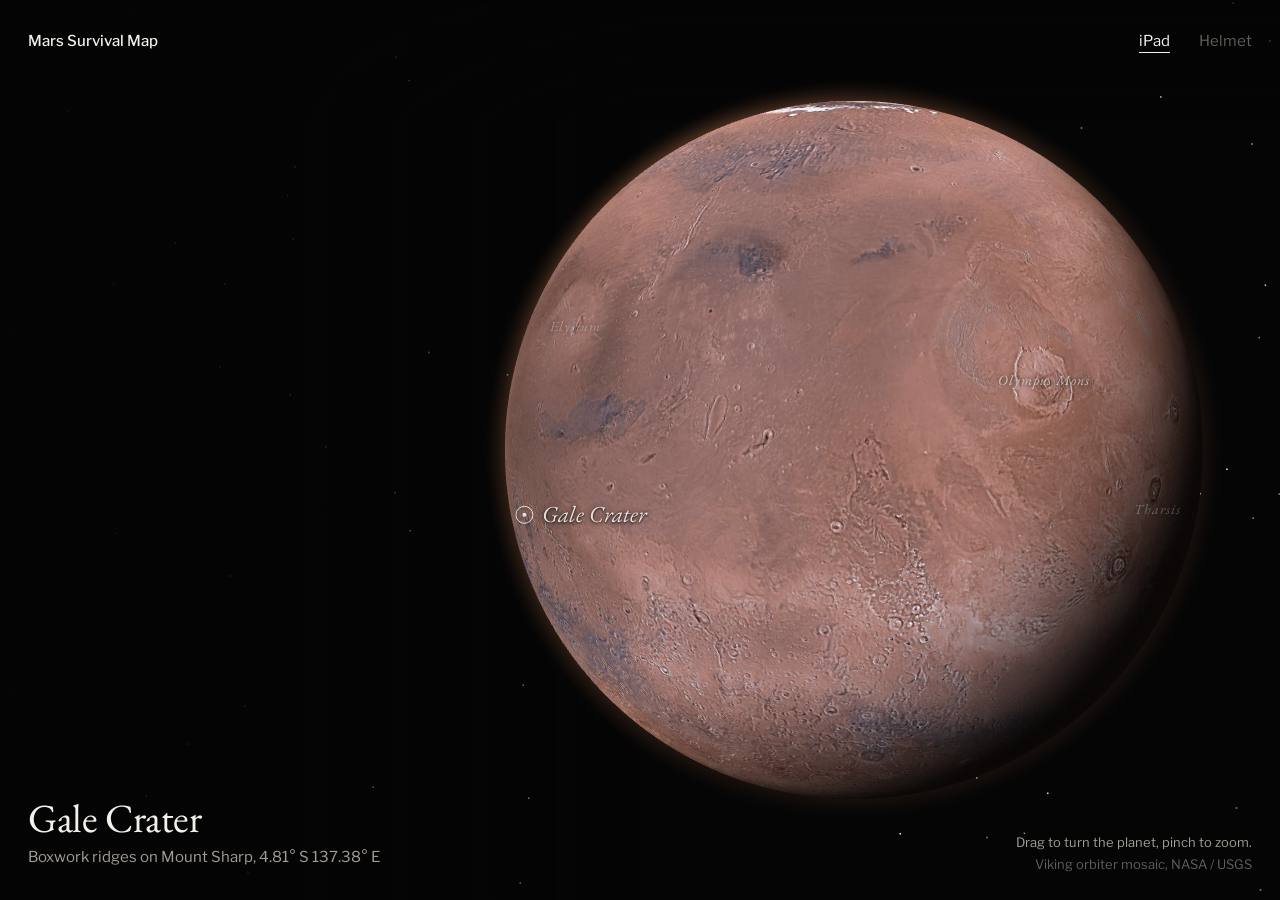
==== gui/index.html @ 8e9e1bd1 "add initial screen on GUI with sphere of Mars" ====
<!doctype html>
<html lang="en">
<head>
  <meta charset="utf-8">
  <meta name="viewport" content="width=device-width, initial-scale=1, viewport-fit=cover, user-scalable=no">
  <meta name="apple-mobile-web-app-capable" content="yes">
  <meta name="theme-color" content="#050505">
  <title>Mars Survival Map</title>
  <link rel="preconnect" href="https://fonts.googleapis.com">
  <link rel="preconnect" href="https://fonts.gstatic.com" crossorigin>
  <link rel="stylesheet" href="https://fonts.googleapis.com/css2?family=EB+Garamond:ital,wght@0,400;1,400&family=Libre+Franklin:wght@400;500&display=swap">
  <link rel="stylesheet" href="css/app.css">
  <script type="importmap">{ "imports": { "three": "./vendor/three-0.160.0.module.min.js" } }</script>
</head>
<body>
  <canvas id="globe" aria-label="Mars globe"></canvas>
  <div class="shade"></div>
  <div id="labels"></div>

  <header class="top">
    <h1>Mars Survival Map</h1>
    <nav class="modes" aria-label="Display mode">
      <button class="on" aria-pressed="true">iPad</button>
      <button disabled>Helmet</button>
    </nav>
  </header>

  <main class="places" id="side">
    <ul id="list"></ul>
  </main>

  <p class="hint" id="hint">Drag to turn the planet, pinch to zoom.</p>
  <p class="loading">Loading Mars</p>
  <p class="credit">Viking orbiter mosaic, NASA / USGS</p>

  <script type="module" src="js/app.js"></script>
</body>
</html>
---- gui/css/app.css ----
/* Plain on purpose: text sits straight on the black, no panels, no cards, no pills.
   Two typefaces: a Garamond for names (italic on the globe, as in an atlas) and a
   Franklin for everything you read or tap. One colour besides white: the selected mark. */

:root {
  --bg: #050505;
  --ink: #f4f1ec;
  --ink-2: #a39d95;
  --ink-3: #625d57;
  --mark: #ff5a2b;
  --edge: 28px;
  --col: 372px;
  --top: max(18px, env(safe-area-inset-top));
  --bottom: max(26px, env(safe-area-inset-bottom));
  --serif: "EB Garamond", Georgia, "Times New Roman", serif;
  --sans: "Libre Franklin", "Helvetica Neue", Arial, sans-serif;
}

* { box-sizing: border-box; margin: 0; padding: 0; }

html, body {
  height: 100%;
  overflow: hidden;
  background: var(--bg);
  color: var(--ink);
  font: 400 16px/1.5 var(--sans);
  -webkit-font-smoothing: antialiased;
  -webkit-tap-highlight-color: transparent;
  -webkit-user-select: none;
  user-select: none;
  touch-action: none;
}

button { font: inherit; color: inherit; background: none; border: 0; cursor: pointer; }
button:focus-visible, a:focus-visible { outline: 1px solid var(--ink); outline-offset: 4px; }

/* ---------- the planet ---------- */

#globe {
  position: fixed;
  inset: 0;
  width: 100%;
  height: 100%;
  display: block;
  opacity: 0;
  transition: opacity 1.2s;
  cursor: grab;
}
#globe:active { cursor: grabbing; }
body.ready #globe { opacity: 1; }

/* Keeps the text readable when the planet is zoomed in under it. Not a panel: it has no edge. */
.shade {
  position: fixed;
  inset: 0;
  pointer-events: none;
  background:
    linear-gradient(180deg, rgba(5, 5, 5, 0.7), rgba(5, 5, 5, 0) 120px),
    linear-gradient(90deg, rgba(5, 5, 5, 0.94) 0, rgba(5, 5, 5, 0.8) 24%, rgba(5, 5, 5, 0) 50%);
}

#labels { position: fixed; inset: 0; pointer-events: none; }

/* A location: a small ring, the way a place is marked on a printed map. */
.pin {
  position: absolute;
  left: 0;
  top: 0;
  width: 0;
  height: 0;
  overflow: visible;
}
.pin-mark {
  position: absolute;
  left: -9px;
  top: -9px;
  width: 18px;
  height: 18px;
  border: 1.5px solid var(--ink);
  border-radius: 50%;
  pointer-events: none;
}
.pin-mark::after {
  content: "";
  position: absolute;
  left: 50%;
  top: 50%;
  width: 4px;
  height: 4px;
  margin: -2px;
  border-radius: 50%;
  background: var(--ink);
}
.pin.on .pin-mark { border-color: var(--mark); }
.pin.on .pin-mark::after { background: var(--mark); }
.pin-name {
  position: absolute;
  left: 18px;
  top: 0;
  transform: translateY(-50%);
  padding: 12px 10px 12px 0;
  font: italic 400 23px/1 var(--serif);
  white-space: nowrap;
  text-shadow: 0 0 6px rgba(0, 0, 0, 0.9), 0 1px 2px rgba(0, 0, 0, 0.9);
}

/* Names of the big landforms, for orientation only. */
.feat {
  position: absolute;
  left: 0;
  top: 0;
  font: italic 400 14px/1 var(--serif);
  letter-spacing: 0.07em;
  color: rgba(244, 241, 236, 0.66);
  white-space: nowrap;
  text-shadow: 0 0 5px rgba(0, 0, 0, 0.9);
}
.feat span { display: block; transform: translate(-50%, -50%); }

/* ---------- top line ---------- */

.top {
  position: fixed;
  top: var(--top);
  left: var(--edge);
  right: var(--edge);
  display: flex;
  justify-content: space-between;
  align-items: baseline;
  pointer-events: none;
}
.top > * { pointer-events: auto; }
h1 { font: 500 15px/1 var(--sans); }

.modes button {
  padding: 12px 0 12px 26px;
  font-size: 15px;
  color: var(--ink-3);
}
.modes button.on {
  color: var(--ink);
  text-decoration: underline;
  text-decoration-thickness: 1px;
  text-underline-offset: 6px;
}
.modes button:disabled { cursor: default; }

/* ---------- places ---------- */

.places {
  position: fixed;
  left: var(--edge);
  bottom: var(--bottom);
  width: var(--col);
  touch-action: pan-y;
}
#list { list-style: none; }
.loc + .loc { margin-top: 10px; }

.loc-head { display: block; width: 100%; padding: 6px 0; text-align: left; }
.loc-name {
  display: block;
  font: 400 40px/1.02 var(--serif);
  letter-spacing: -0.01em;
  transition: font-size 0.45s cubic-bezier(0.2, 0.7, 0.2, 1);
}
.loc.is-open .loc-name { font-size: 64px; }
.loc-place { display: block; margin-top: 8px; font-size: 15px; line-height: 1.4; color: var(--ink-2); }

.loc-body {
  display: grid;
  grid-template-rows: 0fr;
  transition: grid-template-rows 0.45s cubic-bezier(0.2, 0.7, 0.2, 1);
}
.loc-body > div { overflow: hidden; }
.loc.is-open .loc-body { grid-template-rows: 1fr; }

.loc-body p { margin-top: 16px; color: #dcd7d0; }
.loc-body p + p { margin-top: 8px; color: var(--ink-2); }

.go {
  display: inline-block;
  margin-top: 10px;
  padding: 14px 0;
  font: 500 19px/1 var(--sans);
  color: var(--ink);
  text-decoration: underline;
  text-decoration-thickness: 1px;
  text-underline-offset: 7px;
}
.go:active { color: var(--mark); }
.go.off { color: var(--ink-3); text-decoration: none; pointer-events: none; }

/* ---------- small print ---------- */

.hint, .credit, .loading {
  position: fixed;
  right: var(--edge);
  font-size: 13px;
  color: var(--ink-3);
  pointer-events: none;
}
.credit { bottom: var(--bottom); }
.hint { bottom: calc(var(--bottom) + 22px); color: var(--ink-2); transition: opacity 0.6s; }
.hint.gone { opacity: 0; }
.loading {
  top: 50%;
  left: calc(var(--edge) + var(--col));
  text-align: center;
  font: italic 400 20px/1 var(--serif);
  color: var(--ink-2);
  transition: opacity 0.6s;
}
body.ready .loading { opacity: 0; }

/* ---------- portrait: the text goes under the planet ---------- */

@media (orientation: portrait), (max-width: 760px) {
  :root { --edge: 22px; }
  .shade {
    background:
      linear-gradient(180deg, rgba(5, 5, 5, 0.7), rgba(5, 5, 5, 0) 120px),
      linear-gradient(0deg, rgba(5, 5, 5, 0.96) 0, rgba(5, 5, 5, 0.85) 26%, rgba(5, 5, 5, 0) 52%);
  }
  .places { right: var(--edge); width: auto; max-width: 560px; }
  .hint { right: auto; left: var(--edge); bottom: auto; top: calc(var(--top) + 44px); }
  .loading { left: 0; top: 34%; }
  .credit { display: none; }
}

@media (max-width: 480px) {
  .loc-name { font-size: 34px; }
  .loc.is-open .loc-name { font-size: 48px; }
}
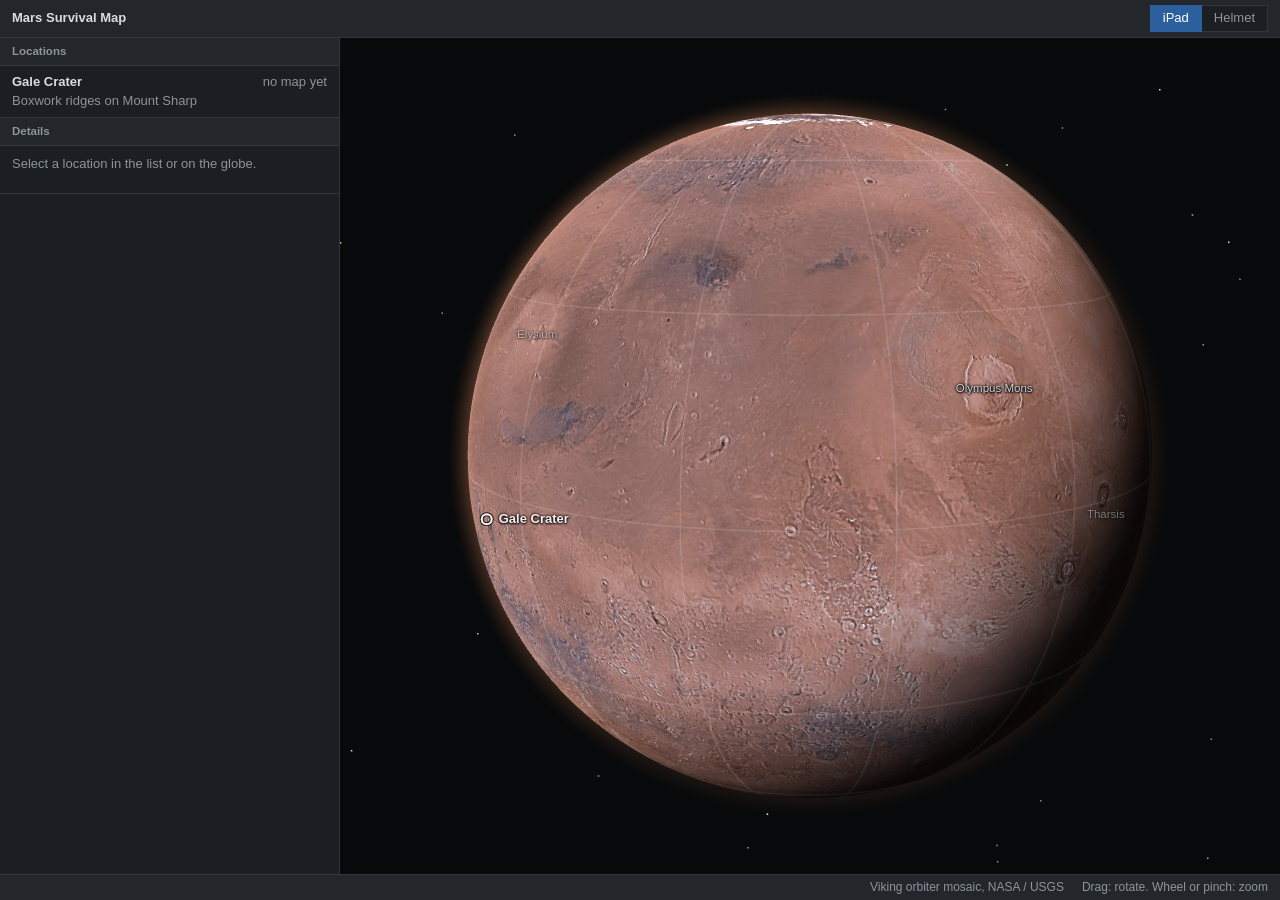
==== commit dc392dcf: "update on GUI" ====
--- a/gui/index.html
+++ b/gui/index.html
@@ -4,34 +4,42 @@
   <meta charset="utf-8">
   <meta name="viewport" content="width=device-width, initial-scale=1, viewport-fit=cover, user-scalable=no">
   <meta name="apple-mobile-web-app-capable" content="yes">
-  <meta name="theme-color" content="#050505">
+  <meta name="theme-color" content="#23272c">
   <title>Mars Survival Map</title>
-  <link rel="preconnect" href="https://fonts.googleapis.com">
-  <link rel="preconnect" href="https://fonts.gstatic.com" crossorigin>
-  <link rel="stylesheet" href="https://fonts.googleapis.com/css2?family=EB+Garamond:ital,wght@0,400;1,400&family=Libre+Franklin:wght@400;500&display=swap">
   <link rel="stylesheet" href="css/app.css">
   <script type="importmap">{ "imports": { "three": "./vendor/three-0.160.0.module.min.js" } }</script>
 </head>
 <body>
   <canvas id="globe" aria-label="Mars globe"></canvas>
-  <div class="shade"></div>
   <div id="labels"></div>
+  <p class="loading">Loading the globe…</p>
 
-  <header class="top">
+  <header class="topbar">
     <h1>Mars Survival Map</h1>
-    <nav class="modes" aria-label="Display mode">
+    <span class="grow"></span>
+    <div class="modes" role="group" aria-label="Display mode">
       <button class="on" aria-pressed="true">iPad</button>
-      <button disabled>Helmet</button>
-    </nav>
+      <button disabled title="Not available yet">Helmet</button>
+    </div>
   </header>
 
-  <main class="places" id="side">
-    <ul id="list"></ul>
-  </main>
+  <aside class="panel" id="side">
+    <section>
+      <h2>Locations</h2>
+      <ul id="list"></ul>
+    </section>
+    <section>
+      <h2>Details</h2>
+      <div id="info"></div>
+    </section>
+  </aside>
 
-  <p class="hint" id="hint">Drag to turn the planet, pinch to zoom.</p>
-  <p class="loading">Loading Mars</p>
-  <p class="credit">Viking orbiter mosaic, NASA / USGS</p>
+  <footer class="statusbar">
+    <span id="cursor"></span>
+    <span class="grow"></span>
+    <span class="credit">Viking orbiter mosaic, NASA / USGS</span>
+    <span>Drag: rotate. Wheel or pinch: zoom</span>
+  </footer>
 
   <script type="module" src="js/app.js"></script>
 </body>
--- a/gui/css/app.css
+++ b/gui/css/app.css
@@ -1,38 +1,42 @@
-/* Plain on purpose: text sits straight on the black, no panels, no cards, no pills.
-   Two typefaces: a Garamond for names (italic on the globe, as in an atlas) and a
-   Franklin for everything you read or tap. One colour besides white: the selected mark. */
+/* A working tool: system fonts, a panel docked to the window edge, plain tables and
+   buttons, one selection colour. Same look as the site map (mars_map/viewer/template.html).
+   Nothing is loaded from the network. */
 
 :root {
-  --bg: #050505;
-  --ink: #f4f1ec;
-  --ink-2: #a39d95;
-  --ink-3: #625d57;
-  --mark: #ff5a2b;
-  --edge: 28px;
-  --col: 372px;
-  --top: max(18px, env(safe-area-inset-top));
-  --bottom: max(26px, env(safe-area-inset-bottom));
-  --serif: "EB Garamond", Georgia, "Times New Roman", serif;
-  --sans: "Libre Franklin", "Helvetica Neue", Arial, sans-serif;
-}
-
-* { box-sizing: border-box; margin: 0; padding: 0; }
+  --space: #08090a;
+  --panel: #1b1e22;
+  --head: #23272c;
+  --line: #31363c;
+  --hover: #262b31;
+  --text: #d9dce0;
+  --dim: #8d949c;
+  --sel: #2b5f9e;
+  --link: #7db3ea;
+  --ok: #4cae6e;
+  --bar: calc(38px + env(safe-area-inset-top, 0px));
+  --status: calc(26px + env(safe-area-inset-bottom, 0px));
+  --side: 340px;
+  --ui: "Segoe UI", -apple-system, BlinkMacSystemFont, "Helvetica Neue", Arial, sans-serif;
+}
+
+* { box-sizing: border-box; }
 
 html, body {
   height: 100%;
+  margin: 0;
   overflow: hidden;
-  background: var(--bg);
-  color: var(--ink);
-  font: 400 16px/1.5 var(--sans);
-  -webkit-font-smoothing: antialiased;
+  background: var(--space);
+  color: var(--text);
+  font: 13px/1.45 var(--ui);
+  font-variant-numeric: tabular-nums;
   -webkit-tap-highlight-color: transparent;
   -webkit-user-select: none;
   user-select: none;
   touch-action: none;
 }
 
-button { font: inherit; color: inherit; background: none; border: 0; cursor: pointer; }
-button:focus-visible, a:focus-visible { outline: 1px solid var(--ink); outline-offset: 4px; }
+button { font: inherit; color: inherit; }
+:focus-visible { outline: 2px solid var(--link); outline-offset: -2px; }
 
 /* ---------- the planet ---------- */
 
@@ -42,193 +46,185 @@
   width: 100%;
   height: 100%;
   display: block;
-  opacity: 0;
-  transition: opacity 1.2s;
   cursor: grab;
 }
 #globe:active { cursor: grabbing; }
-body.ready #globe { opacity: 1; }
-
-/* Keeps the text readable when the planet is zoomed in under it. Not a panel: it has no edge. */
-.shade {
-  position: fixed;
-  inset: 0;
-  pointer-events: none;
-  background:
-    linear-gradient(180deg, rgba(5, 5, 5, 0.7), rgba(5, 5, 5, 0) 120px),
-    linear-gradient(90deg, rgba(5, 5, 5, 0.94) 0, rgba(5, 5, 5, 0.8) 24%, rgba(5, 5, 5, 0) 50%);
-}
-
-#labels { position: fixed; inset: 0; pointer-events: none; }
-
-/* A location: a small ring, the way a place is marked on a printed map. */
-.pin {
+
+#labels { position: fixed; inset: 0; pointer-events: none; overflow: hidden; }
+
+/* Map labels: white text with a dark halo, as on any map over imagery. */
+.pin, .feat {
   position: absolute;
   left: 0;
   top: 0;
+  white-space: nowrap;
+  text-shadow: 0 0 3px #000, 0 0 3px #000, 0 1px 2px #000;
+}
+.pin {
   width: 0;
   height: 0;
+  padding: 0;
+  border: 0;
+  background: none;
   overflow: visible;
+  cursor: pointer;
 }
 .pin-mark {
   position: absolute;
-  left: -9px;
-  top: -9px;
-  width: 18px;
-  height: 18px;
-  border: 1.5px solid var(--ink);
+  left: -6px;
+  top: -6px;
+  width: 12px;
+  height: 12px;
+  border: 2px solid #fff;
   border-radius: 50%;
-  pointer-events: none;
-}
-.pin-mark::after {
-  content: "";
-  position: absolute;
-  left: 50%;
-  top: 50%;
-  width: 4px;
-  height: 4px;
-  margin: -2px;
-  border-radius: 50%;
-  background: var(--ink);
-}
-.pin.on .pin-mark { border-color: var(--mark); }
-.pin.on .pin-mark::after { background: var(--mark); }
+  box-shadow: 0 0 0 1px #000, inset 0 0 0 1px #000;
+}
+.pin.on .pin-mark { background: var(--link); }
 .pin-name {
   position: absolute;
-  left: 18px;
+  left: 12px;
   top: 0;
   transform: translateY(-50%);
-  padding: 12px 10px 12px 0;
-  font: italic 400 23px/1 var(--serif);
+  padding: 10px 8px 10px 0;
+  font-size: 13px;
+  font-weight: 600;
+  color: #fff;
+}
+.feat { font-size: 11.5px; color: #cfd3d8; }
+.feat span { display: block; transform: translate(-50%, -50%); }
+
+/* ---------- frame ---------- */
+
+.topbar, .statusbar {
+  position: fixed;
+  left: 0;
+  right: 0;
+  display: flex;
+  align-items: center;
+  background: var(--head);
   white-space: nowrap;
-  text-shadow: 0 0 6px rgba(0, 0, 0, 0.9), 0 1px 2px rgba(0, 0, 0, 0.9);
-}
-
-/* Names of the big landforms, for orientation only. */
-.feat {
-  position: absolute;
+}
+.topbar {
+  top: 0;
+  height: var(--bar);
+  padding: env(safe-area-inset-top, 0px) 12px 0;
+  border-bottom: 1px solid var(--line);
+}
+.topbar h1 { margin: 0; font-size: 13px; font-weight: 600; }
+.grow { flex: 1; }
+
+.modes { display: flex; }
+.modes button {
+  padding: 3px 12px;
+  background: var(--panel);
+  border: 1px solid var(--line);
+  cursor: pointer;
+}
+.modes button + button { border-left: 0; }
+.modes button.on { background: var(--sel); border-color: var(--sel); color: #fff; }
+.modes button:disabled { color: var(--dim); cursor: default; }
+
+.statusbar {
+  bottom: 0;
+  height: var(--status);
+  gap: 18px;
+  padding: 0 12px env(safe-area-inset-bottom, 0px);
+  border-top: 1px solid var(--line);
+  color: var(--dim);
+  font-size: 12px;
+}
+#cursor { color: var(--text); }
+
+.panel {
+  position: fixed;
   left: 0;
-  top: 0;
-  font: italic 400 14px/1 var(--serif);
-  letter-spacing: 0.07em;
-  color: rgba(244, 241, 236, 0.66);
-  white-space: nowrap;
-  text-shadow: 0 0 5px rgba(0, 0, 0, 0.9);
-}
-.feat span { display: block; transform: translate(-50%, -50%); }
-
-/* ---------- top line ---------- */
-
-.top {
-  position: fixed;
-  top: var(--top);
-  left: var(--edge);
-  right: var(--edge);
-  display: flex;
-  justify-content: space-between;
-  align-items: baseline;
+  top: var(--bar);
+  bottom: var(--status);
+  width: var(--side);
+  overflow-y: auto;
+  background: var(--panel);
+  border-right: 1px solid var(--line);
+  touch-action: pan-y;
+}
+section { border-bottom: 1px solid var(--line); }
+h2 {
+  margin: 0;
+  padding: 5px 12px;
+  font-size: 11.5px;
+  font-weight: 600;
+  color: var(--dim);
+  background: var(--head);
+  border-bottom: 1px solid var(--line);
+}
+
+/* ---------- locations ---------- */
+
+#list { list-style: none; margin: 0; padding: 0; }
+.loc-head {
+  display: grid;
+  grid-template-columns: 1fr auto;
+  gap: 0 10px;
+  width: 100%;
+  padding: 7px 12px;
+  text-align: left;
+  background: none;
+  border: 0;
+  border-bottom: 1px solid var(--line);
+  cursor: pointer;
+}
+.loc:last-child .loc-head { border-bottom: 0; }
+.loc-head:hover { background: var(--hover); }
+.loc.is-open .loc-head { background: var(--sel); color: #fff; }
+.loc-name { font-weight: 600; }
+.loc-state { color: var(--dim); }
+.loc-state.ready { color: var(--ok); }
+.loc-place { grid-column: 1 / -1; color: var(--dim); }
+.loc.is-open .loc-state, .loc.is-open .loc-place { color: #d5e3f3; }
+
+#info { padding: 9px 12px 12px; }
+#info table { width: 100%; border-collapse: collapse; margin-bottom: 8px; }
+#info td { padding: 2px 0; vertical-align: top; }
+#info td:first-child { color: var(--dim); width: 34%; }
+#info p { margin: 0 0 7px; }
+.note { color: var(--dim); }
+
+.btn {
+  display: inline-block;
+  margin-top: 4px;
+  padding: 6px 14px;
+  background: var(--sel);
+  border: 1px solid var(--sel);
+  color: #fff;
+  font-weight: 600;
+  text-decoration: none;
+}
+.btn:hover { background: #3470b8; }
+.btn.off { background: none; border-color: var(--line); color: var(--dim); font-weight: 400; pointer-events: none; }
+code { font: 12px Consolas, "SF Mono", Menlo, monospace; color: var(--text); user-select: text; -webkit-user-select: text; }
+
+.loading {
+  position: fixed;
+  left: var(--side);
+  right: 0;
+  top: 50%;
+  margin: 0;
+  text-align: center;
+  color: var(--dim);
   pointer-events: none;
 }
-.top > * { pointer-events: auto; }
-h1 { font: 500 15px/1 var(--sans); }
-
-.modes button {
-  padding: 12px 0 12px 26px;
-  font-size: 15px;
-  color: var(--ink-3);
-}
-.modes button.on {
-  color: var(--ink);
-  text-decoration: underline;
-  text-decoration-thickness: 1px;
-  text-underline-offset: 6px;
-}
-.modes button:disabled { cursor: default; }
-
-/* ---------- places ---------- */
-
-.places {
-  position: fixed;
-  left: var(--edge);
-  bottom: var(--bottom);
-  width: var(--col);
-  touch-action: pan-y;
-}
-#list { list-style: none; }
-.loc + .loc { margin-top: 10px; }
-
-.loc-head { display: block; width: 100%; padding: 6px 0; text-align: left; }
-.loc-name {
-  display: block;
-  font: 400 40px/1.02 var(--serif);
-  letter-spacing: -0.01em;
-  transition: font-size 0.45s cubic-bezier(0.2, 0.7, 0.2, 1);
-}
-.loc.is-open .loc-name { font-size: 64px; }
-.loc-place { display: block; margin-top: 8px; font-size: 15px; line-height: 1.4; color: var(--ink-2); }
-
-.loc-body {
-  display: grid;
-  grid-template-rows: 0fr;
-  transition: grid-template-rows 0.45s cubic-bezier(0.2, 0.7, 0.2, 1);
-}
-.loc-body > div { overflow: hidden; }
-.loc.is-open .loc-body { grid-template-rows: 1fr; }
-
-.loc-body p { margin-top: 16px; color: #dcd7d0; }
-.loc-body p + p { margin-top: 8px; color: var(--ink-2); }
-
-.go {
-  display: inline-block;
-  margin-top: 10px;
-  padding: 14px 0;
-  font: 500 19px/1 var(--sans);
-  color: var(--ink);
-  text-decoration: underline;
-  text-decoration-thickness: 1px;
-  text-underline-offset: 7px;
-}
-.go:active { color: var(--mark); }
-.go.off { color: var(--ink-3); text-decoration: none; pointer-events: none; }
-
-/* ---------- small print ---------- */
-
-.hint, .credit, .loading {
-  position: fixed;
-  right: var(--edge);
-  font-size: 13px;
-  color: var(--ink-3);
-  pointer-events: none;
-}
-.credit { bottom: var(--bottom); }
-.hint { bottom: calc(var(--bottom) + 22px); color: var(--ink-2); transition: opacity 0.6s; }
-.hint.gone { opacity: 0; }
-.loading {
-  top: 50%;
-  left: calc(var(--edge) + var(--col));
-  text-align: center;
-  font: italic 400 20px/1 var(--serif);
-  color: var(--ink-2);
-  transition: opacity 0.6s;
-}
-body.ready .loading { opacity: 0; }
-
-/* ---------- portrait: the text goes under the planet ---------- */
+body.ready .loading { display: none; }
+
+/* ---------- portrait: the panel goes under the planet ---------- */
 
 @media (orientation: portrait), (max-width: 760px) {
-  :root { --edge: 22px; }
-  .shade {
-    background:
-      linear-gradient(180deg, rgba(5, 5, 5, 0.7), rgba(5, 5, 5, 0) 120px),
-      linear-gradient(0deg, rgba(5, 5, 5, 0.96) 0, rgba(5, 5, 5, 0.85) 26%, rgba(5, 5, 5, 0) 52%);
+  .panel {
+    top: auto;
+    width: auto;
+    right: 0;
+    max-height: 46%;
+    border-right: 0;
+    border-top: 1px solid var(--line);
   }
-  .places { right: var(--edge); width: auto; max-width: 560px; }
-  .hint { right: auto; left: var(--edge); bottom: auto; top: calc(var(--top) + 44px); }
-  .loading { left: 0; top: 34%; }
+  .loading { left: 0; top: 30%; }
   .credit { display: none; }
 }
-
-@media (max-width: 480px) {
-  .loc-name { font-size: 34px; }
-  .loc.is-open .loc-name { font-size: 48px; }
-}
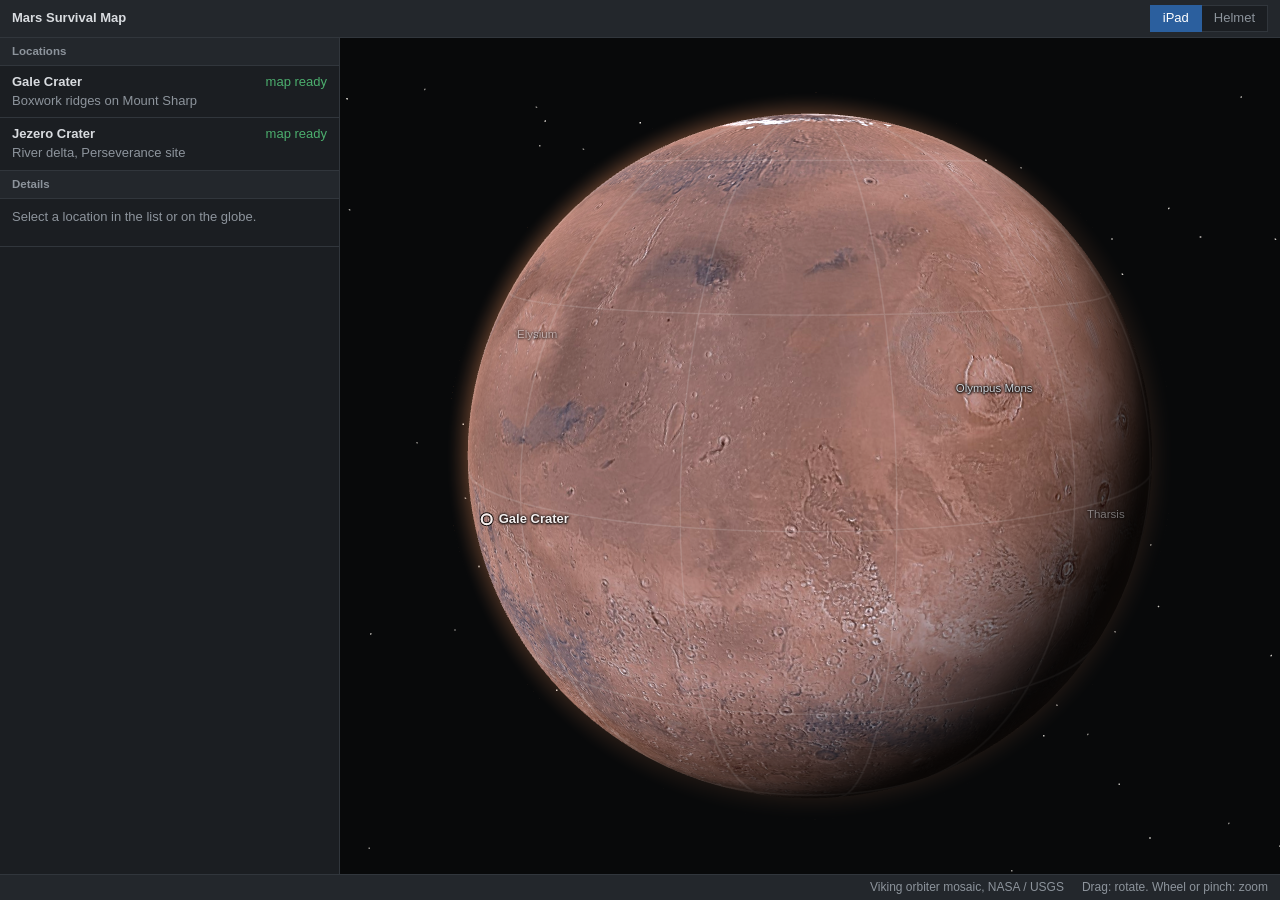
==== commit 6c83b0e7: "Remove unused icon at the browser title" ====
--- a/gui/index.html
+++ b/gui/index.html
@@ -6,6 +6,7 @@
   <meta name="apple-mobile-web-app-capable" content="yes">
   <meta name="theme-color" content="#23272c">
   <title>Mars Survival Map</title>
+  <link rel="icon" href="data:,">
   <link rel="stylesheet" href="css/app.css">
   <script type="importmap">{ "imports": { "three": "./vendor/three-0.160.0.module.min.js" } }</script>
 </head>
